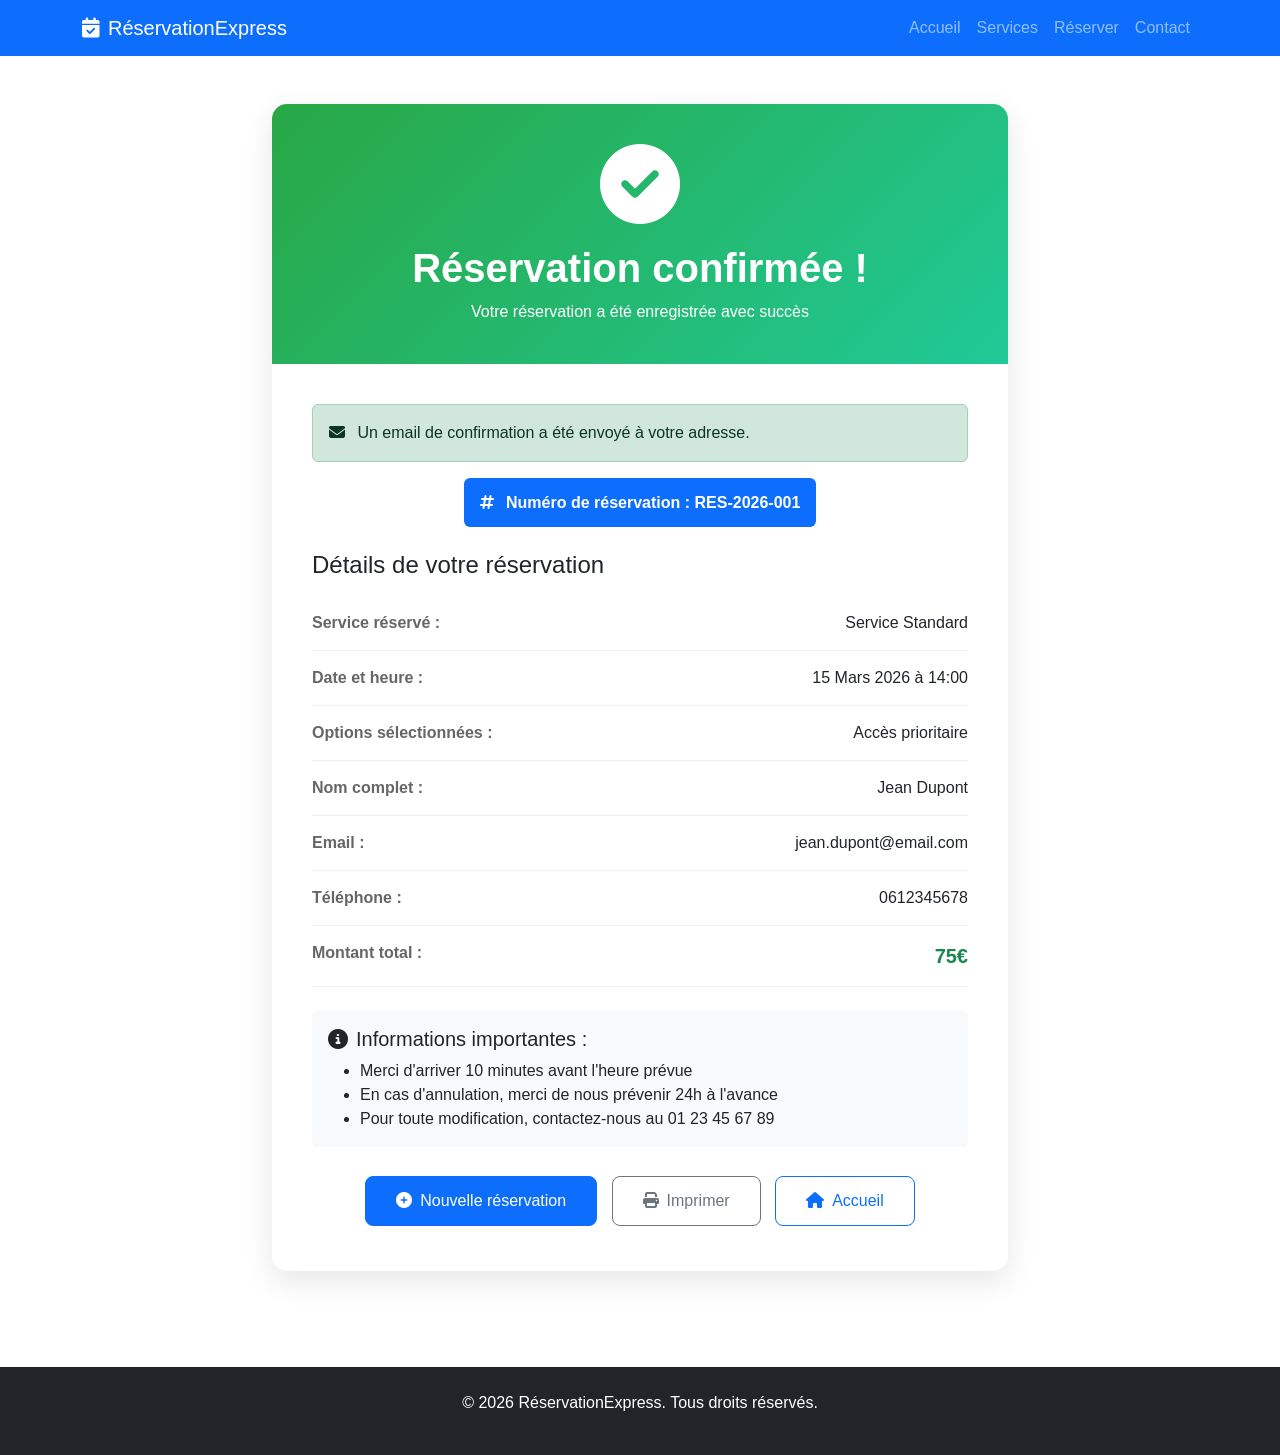
==== confirmation.html @ 512d3076 "Premier commit" ====
<!DOCTYPE html>
<html lang="fr">
<head>
    <meta charset="UTF-8">
    <meta name="viewport" content="width=device-width, initial-scale=1.0">
    <title>RéservationExpress - Confirmation</title>
    
    <!-- Bootstrap 5 CSS -->
    <link href="https://cdn.jsdelivr.net/npm/bootstrap@5.3.2/dist/css/bootstrap.min.css" rel="stylesheet">
    
    <!-- Font Awesome -->
    <link rel="stylesheet" href="https://cdnjs.cloudflare.com/ajax/libs/font-awesome/6.4.2/css/all.min.css">
    
    <!-- Notre CSS personnalisé -->
    <link rel="stylesheet" href="css/style.css">
    
    <style>
        .confirmation-card {
            border: none;
            border-radius: 15px;
            overflow: hidden;
            box-shadow: 0 10px 30px rgba(0,0,0,0.1);
        }
        
        .confirmation-header {
            background: linear-gradient(135deg, #28a745 0%, #20c997 100%);
            color: white;
            padding: 40px 20px;
            text-align: center;
        }
        
        .confirmation-header i {
            font-size: 5rem;
            margin-bottom: 20px;
        }
        
        .confirmation-body {
            padding: 40px;
        }
        
        .detail-row {
            display: flex;
            justify-content: space-between;
            padding: 15px 0;
            border-bottom: 1px solid #eee;
        }
        
        .detail-label {
            font-weight: 600;
            color: #666;
        }
        
        .detail-value {
            font-weight: 500;
        }
        
        .action-buttons .btn {
            padding: 12px 30px;
            margin: 5px;
            border-radius: 25px;
        }
        
        .qr-code {
            background: #f8f9fa;
            padding: 20px;
            text-align: center;
            border-radius: 10px;
            margin-top: 20px;
        }
        
        .qr-code img {
            width: 150px;
            height: 150px;
        }
    </style>
</head>
<body>

    <!-- Navigation -->
    <nav class="navbar navbar-expand-lg navbar-dark bg-primary">
        <div class="container">
            <a class="navbar-brand" href="index.html">
                <i class="fas fa-calendar-check me-2"></i>RéservationExpress
            </a>
            <button class="navbar-toggler" type="button" data-bs-toggle="collapse" data-bs-target="#navbarNav">
                <span class="navbar-toggler-icon"></span>
            </button>
            <div class="collapse navbar-collapse" id="navbarNav">
                <ul class="navbar-nav ms-auto">
                    <li class="nav-item">
                        <a class="nav-link" href="index.html">Accueil</a>
                    </li>
                    <li class="nav-item">
                        <a class="nav-link" href="services.html">Services</a>
                    </li>
                    <li class="nav-item">
                        <a class="nav-link" href="reservation.html">Réserver</a>
                    </li>
                    <li class="nav-item">
                        <a class="nav-link" href="contact.html">Contact</a>
                    </li>
                </ul>
            </div>
        </div>
    </nav>

    <!-- Contenu principal -->
    <section class="py-5">
        <div class="container">
            <div class="row justify-content-center">
                <div class="col-lg-8">
                    
                    <!-- Carte de confirmation -->
                    <div class="confirmation-card card">
                        
                        <!-- En-tête avec animation de succès -->
                        <div class="confirmation-header">
                            <i class="fas fa-check-circle"></i>
                            <h2 class="display-6 fw-bold">Réservation confirmée !</h2>
                            <p class="mb-0">Votre réservation a été enregistrée avec succès</p>
                        </div>
                        
                        <!-- Corps de la confirmation -->
                        <div class="confirmation-body">
                            
                            <!-- Message de remerciement -->
                            <div class="alert alert-success" role="alert">
                                <i class="fas fa-envelope me-2"></i>
                                Un email de confirmation a été envoyé à votre adresse.
                            </div>
                            
                            <!-- Numéro de réservation -->
                            <div class="text-center mb-4">
                                <span class="badge bg-primary p-3 fs-6">
                                    <i class="fas fa-hashtag me-2"></i>
                                    Numéro de réservation : <span id="displayReservationNumber">RES-2026-001</span>
                                </span>
                            </div>
                            
                            <!-- Détails de la réservation -->
                            <h4 class="mb-3">Détails de votre réservation</h4>
                            
                            <div class="detail-row">
                                <span class="detail-label">Service réservé :</span>
                                <span class="detail-value" id="displayService">Service Standard</span>
                            </div>
                            
                            <div class="detail-row">
                                <span class="detail-label">Date et heure :</span>
                                <span class="detail-value" id="displayDateTime">15 Mars 2026 à 14:00</span>
                            </div>
                            
                            <div class="detail-row">
                                <span class="detail-label">Options sélectionnées :</span>
                                <span class="detail-value" id="displayOptions">Accès prioritaire</span>
                            </div>
                            
                            <div class="detail-row">
                                <span class="detail-label">Nom complet :</span>
                                <span class="detail-value" id="displayName">Jean Dupont</span>
                            </div>
                            
                            <div class="detail-row">
                                <span class="detail-label">Email :</span>
                                <span class="detail-value" id="displayEmail">jean.dupont@email.com</span>
                            </div>
                            
                            <div class="detail-row">
                                <span class="detail-label">Téléphone :</span>
                                <span class="detail-value" id="displayPhone">0612345678</span>
                            </div>
                            
                            <div class="detail-row">
                                <span class="detail-label">Montant total :</span>
                                <span class="detail-value text-success fw-bold fs-5" id="displayTotal">75€</span>
                            </div>
                            
                            <!-- QR Code simulé -->
                                <!-- ...existing code... -->
                            
                            <!-- Notes supplémentaires -->
                            <div class="mt-4 p-3 bg-light rounded">
                                <h5><i class="fas fa-info-circle me-2"></i>Informations importantes :</h5>
                                <ul class="mb-0">
                                    <li>Merci d'arriver 10 minutes avant l'heure prévue</li>
                                    <li>En cas d'annulation, merci de nous prévenir 24h à l'avance</li>
                                    <li>Pour toute modification, contactez-nous au 01 23 45 67 89</li>
                                </ul>
                            </div>
                            
                            <!-- Boutons d'action -->
                            <div class="action-buttons text-center mt-4">
                                <a href="reservation.html" class="btn btn-primary">
                                    <i class="fas fa-plus-circle me-2"></i>Nouvelle réservation
                                </a>
                                <button class="btn btn-outline-secondary" onclick="window.print()">
                                    <i class="fas fa-print me-2"></i>Imprimer
                                </button>
                                <a href="index.html" class="btn btn-outline-primary">
                                    <i class="fas fa-home me-2"></i>Accueil
                                </a>
                            </div>
                        </div>
                    </div>
                    
                    <!-- Section recommandations -->
                        <!-- ...existing code... -->
                </div>
            </div>
        </div>
    </section>

    <!-- Footer -->
    <footer class="bg-dark text-white py-4 mt-5">
        <div class="container text-center">
            <p>&copy; 2026 RéservationExpress. Tous droits réservés.</p>
        </div>
    </footer>

    <!-- Bootstrap JS -->
    <script src="https://cdn.jsdelivr.net/npm/bootstrap@5.3.2/dist/js/bootstrap.bundle.min.js"></script>
    
    <script>
        // Script pour afficher les données de la réservation
        document.addEventListener('DOMContentLoaded', function() {
            // Récupérer le numéro de réservation depuis l'URL
            const urlParams = new URLSearchParams(window.location.search);
            const reservationNum = urlParams.get('num');
            
            if (reservationNum) {
                document.getElementById('displayReservationNumber').textContent = reservationNum;
            }
            
            // Récupérer la dernière réservation du localStorage
            const reservations = JSON.parse(localStorage.getItem('reservations') || '[]');
            const lastReservation = reservations[reservations.length - 1];
            
            if (lastReservation) {
                // Mettre à jour l'affichage avec les données
                document.getElementById('displayService').textContent = lastReservation.service || 'Service Standard';
                document.getElementById('displayDateTime').textContent = lastReservation.datetime || '15 Mars 2026 à 14:00';
                document.getElementById('displayTotal').textContent = lastReservation.total || '75€';
                
                // Simuler d'autres données
                document.getElementById('displayOptions').textContent = 'Accès prioritaire';
                document.getElementById('displayName').textContent = 'Jean Dupont';
                document.getElementById('displayEmail').textContent = 'jean.dupont@email.com';
                document.getElementById('displayPhone').textContent = '0612345678';
            }
        });
    </script>
</body>
</html>
---- css/style.css ----
/* Style personnalisé */
body {
    font-family: 'Segoe UI', Tahoma, Geneva, Verdana, sans-serif;
}

/* Correction du border-radius des boutons */
button, .btn {
    border-radius: 8px !important;
}

/* Animation au survol des cartes */
.card {
    transition: transform 0.3s ease, box-shadow 0.3s ease;
}

.card:hover {
    transform: translateY(-5px);
    box-shadow: 0 10px 20px rgba(0,0,0,0.1);
}


/* Style pour le hero corrigé */

header {
    background: url("https://plus.unsplash.com/premium_photo-1687960116497-0dc41e1808a2?w=600&auto=format&fit=crop&q=60&ixlib=rb-4.1.0&ixid=M3wxMjA3fDB8MHxzZWFyY2h8MXx8aG90ZWxzfGVufDB8fDB8fHww") ,linear-gradient(rgba(0, 0, 0, 0.5), rgba(0, 0, 0, 0.5));
    background-size: cover;
    background-position: center;
    background-repeat: no-repeat;
    color: white;
    height: 100vh;
    display: flex;
    align-items: center;
    justify-content: center;
    width: 100%;
}
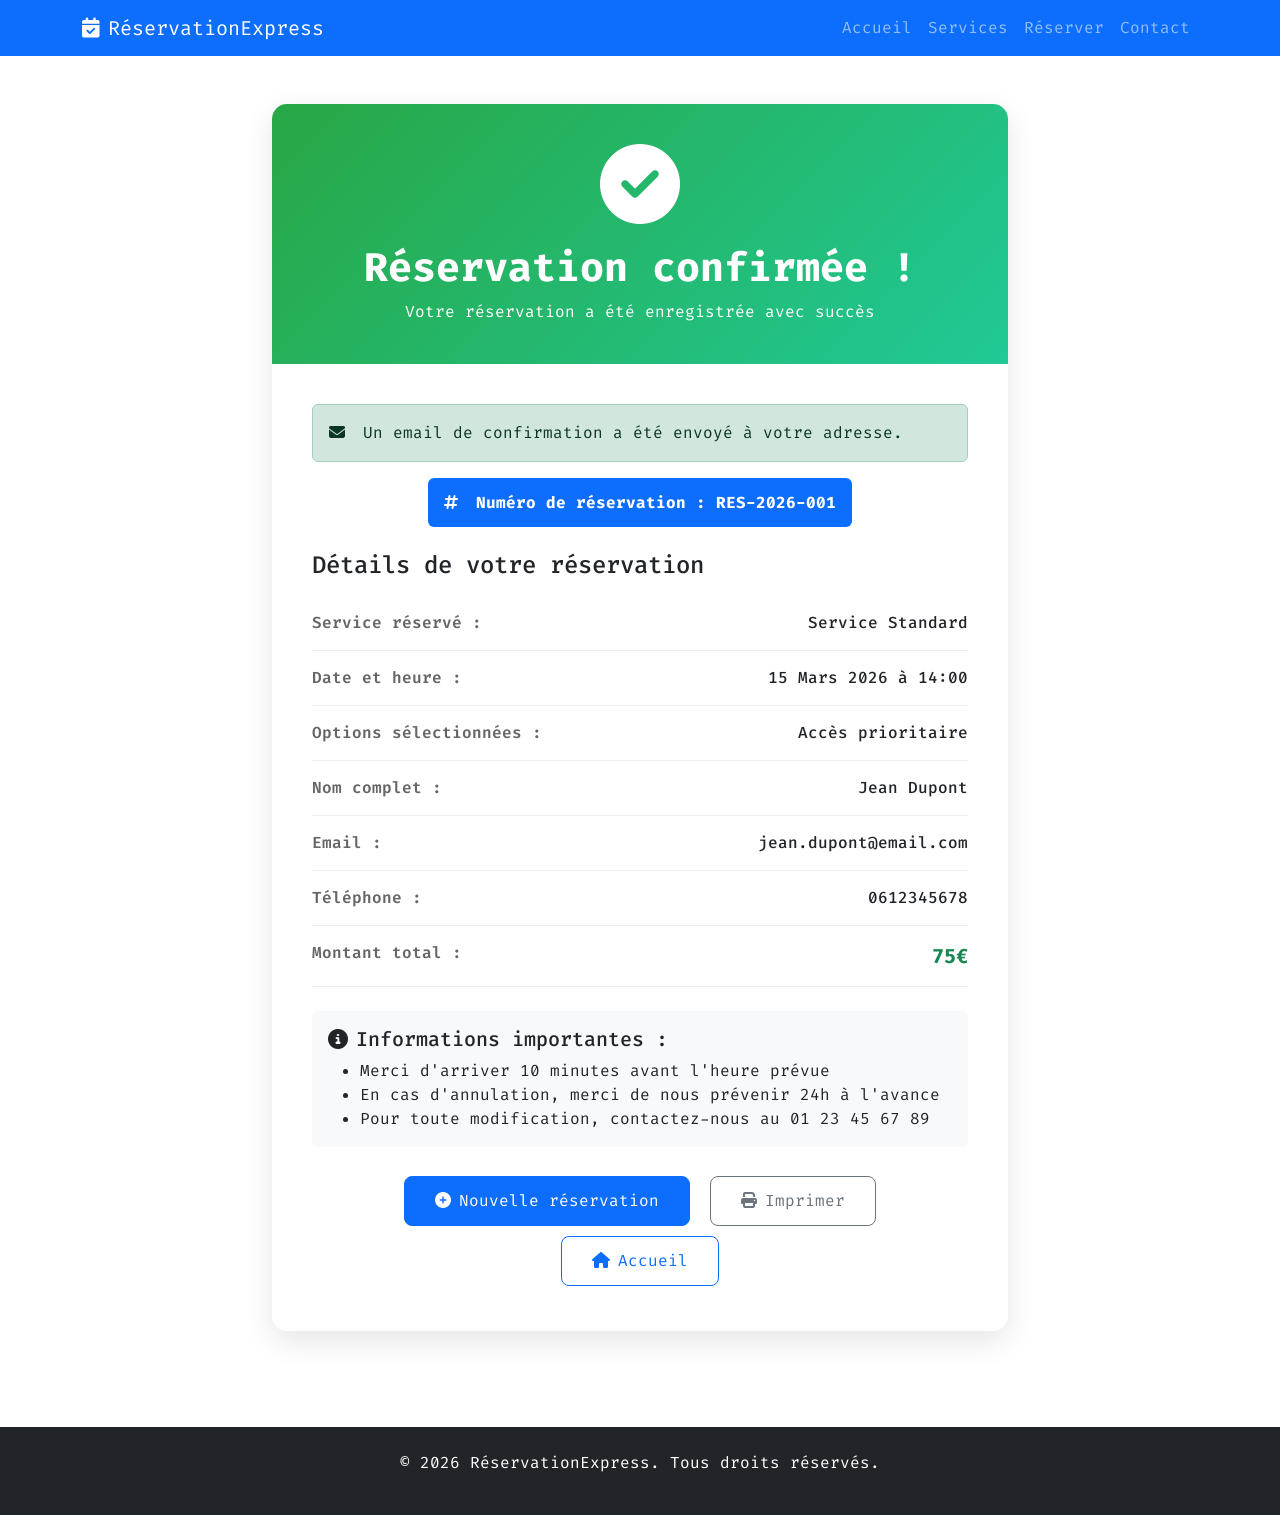
==== commit 7191a923: "Ajout de la police d'écriture" ====
--- a/confirmation.html
+++ b/confirmation.html
@@ -5,6 +5,9 @@
     <meta name="viewport" content="width=device-width, initial-scale=1.0">
     <title>RéservationExpress - Confirmation</title>
     
+    <!-- Fira Code Google Fonts -->
+    <link href="https://fonts.googleapis.com/css2?family=Fira+Code:wght@400;500;700&display=swap" rel="stylesheet">
+    
     <!-- Bootstrap 5 CSS -->
     <link href="https://cdn.jsdelivr.net/npm/bootstrap@5.3.2/dist/css/bootstrap.min.css" rel="stylesheet">
     
@@ -74,7 +77,7 @@
         }
     </style>
 </head>
-<body>
+<body style="font-family: 'Fira Code', 'Segoe UI', Tahoma, Geneva, Verdana, sans-serif;">
 
     <!-- Navigation -->
     <nav class="navbar navbar-expand-lg navbar-dark bg-primary">
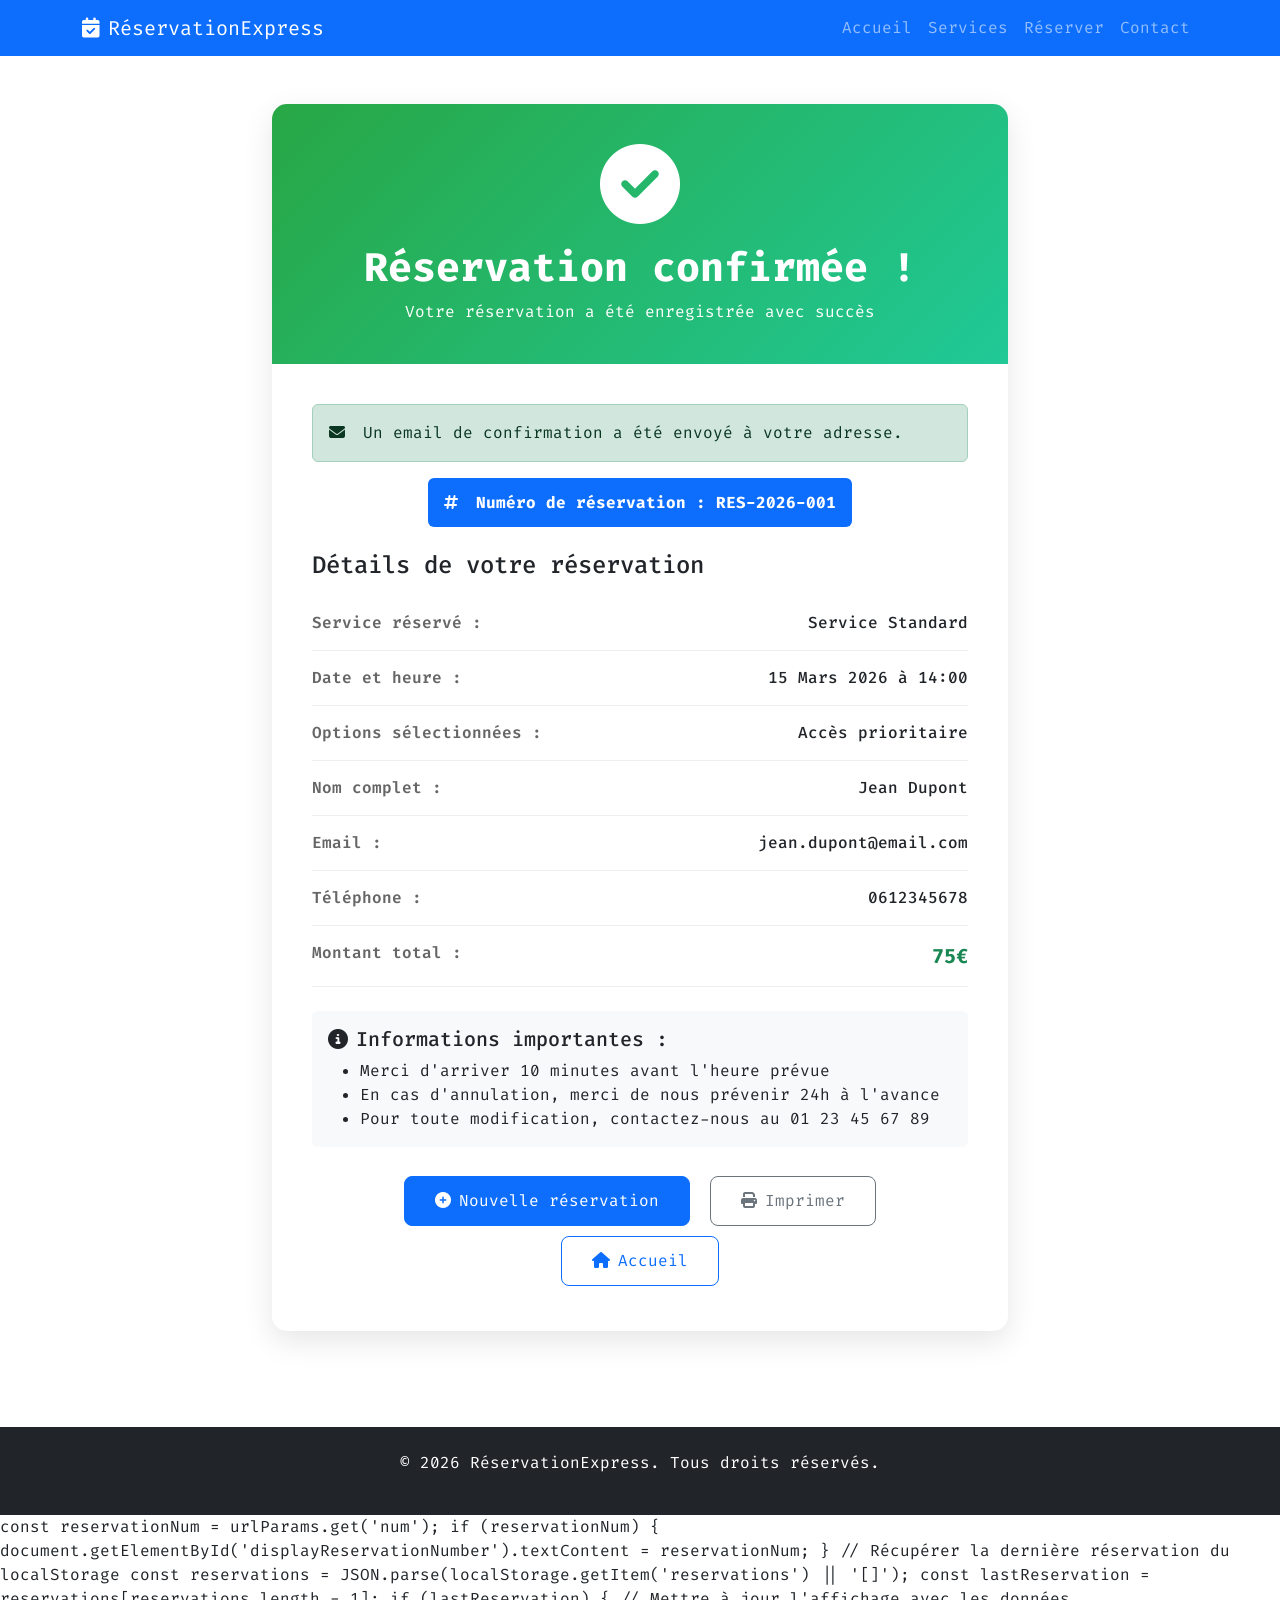
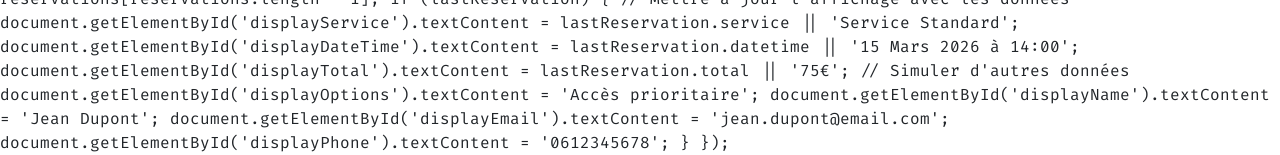
==== commit 609e38f4: "Correction complète" ====
--- a/confirmation.html
+++ b/confirmation.html
@@ -222,12 +222,6 @@
 
     <!-- Bootstrap JS -->
     <script src="https://cdn.jsdelivr.net/npm/bootstrap@5.3.2/dist/js/bootstrap.bundle.min.js"></script>
-    
-    <script>
-        // Script pour afficher les données de la réservation
-        document.addEventListener('DOMContentLoaded', function() {
-            // Récupérer le numéro de réservation depuis l'URL
-            const urlParams = new URLSearchParams(window.location.search);
             const reservationNum = urlParams.get('num');
             
             if (reservationNum) {
--- a/css/style.css
+++ b/css/style.css
@@ -1,6 +1,6 @@
 /* Style personnalisé */
 body {
-    font-family: 'Segoe UI', Tahoma, Geneva, Verdana, sans-serif;
+    font-family: 'Fira Code', 'Segoe UI', Tahoma, Geneva, Verdana, sans-serif;
 }
 
 /* Correction du border-radius des boutons */
